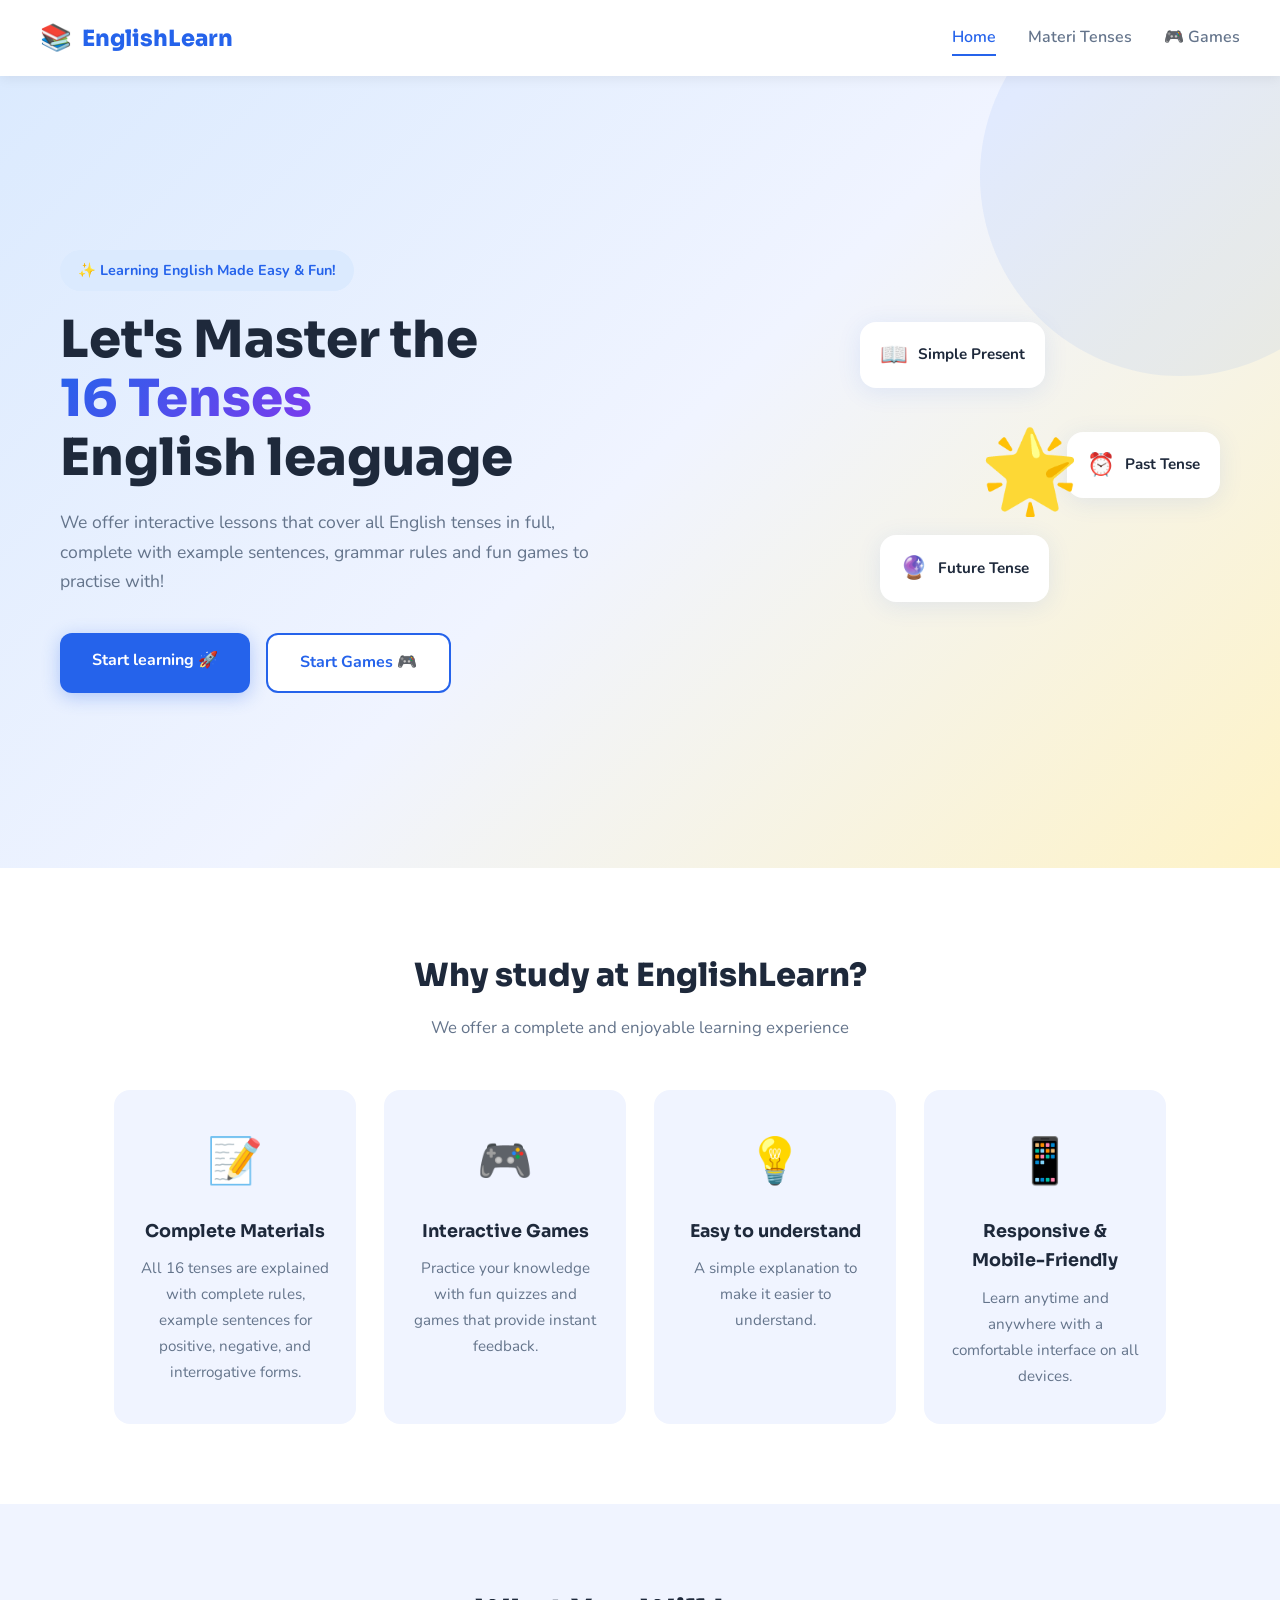
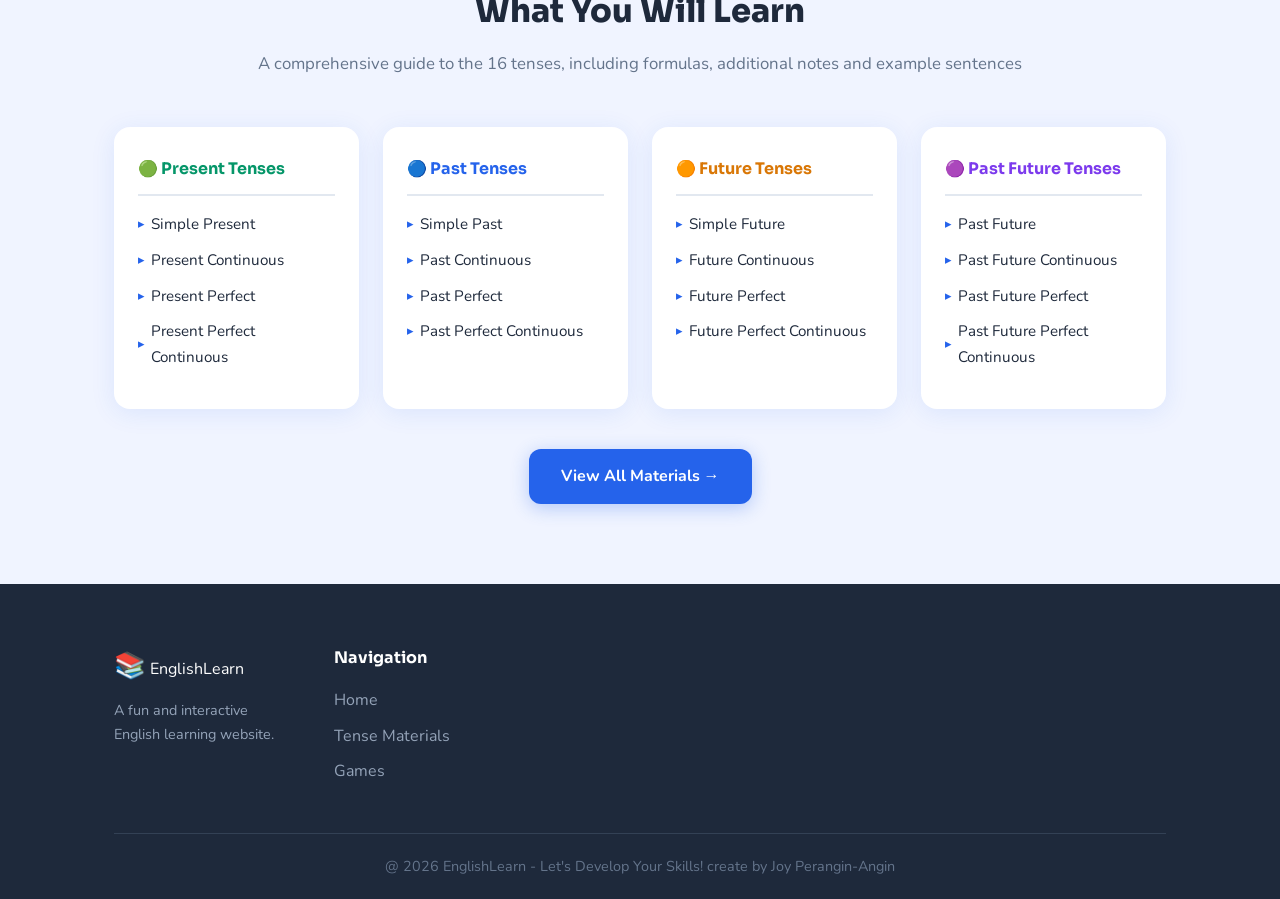
==== index.html @ 2b7020f6 "first commit" ====
<!DOCTYPE html>
<html lang="id">
  <head>
    <meta charset="UTF-8" />
    <meta name="viewport" content="width=device-width, initial-scale=1.0" />
    <title>EnglishLearn – Belajar Tenses Bahasa Inggris</title>

    <!-- Google Fonts: Sora untuk judul, Nunito untuk teks isi -->
    <link
      href="https://fonts.googleapis.com/css2?family=Sora:wght@400;600;700;800&family=Nunito:wght@400;500;600;700&display=swap"
      rel="stylesheet" />

    <!-- File CSS utama -->
    <link rel="stylesheet" href="css/style.css" />
  </head>
  <body>

    <!-- ===== NAVBAR ===== -->
    <nav class="navbar">
      <div class="nav-brand">
        <span class="logo-icon">📚</span>
        <span class="logo-text">EnglishLearn</span>
      </div>
      <ul class="nav-links">
        <li><a href="index.html" class="active">Home</a></li>
        <li><a href="pages/tenses.html">Materi Tenses</a></li>
        <li><a href="games/game.html">🎮 Games</a></li>
      </ul>
      <!-- Tombol hamburger untuk tampilan mobile -->
      <button class="hamburger" onclick="toggleMenu()">☰</button>
    </nav>

    <!-- ===== HERO SECTION ===== -->
    <section class="hero">
      <div class="hero-content">
        <div class="hero-badge">✨ Learning English Made Easy & Fun!</div>
        <h1 class="hero-title">
          Let's Master the <br><span class="highlight">16
            Tenses</span><br />English leaguage
        </h1>
        <p class="hero-subtitle">
          We offer interactive lessons that cover all English tenses in full,
          complete with example sentences, grammar rules and fun games to
          practise with!
        </p>
        <div class="hero-buttons">
          <a href="pages/tenses.html" class="btn btn-primary">Start learning
            🚀</a>
          <a href="games/game.html" class="btn btn-secondary">Start Games 🎮</a>
        </div>
      </div>
      <!-- Karakter ilustrasi sederhana -->
      <div class="hero-illustration">
        <div class="floating-card card1">
          <span class="card-icon">📖</span>
          <span>Simple Present</span>
        </div>
        <div class="floating-card card2">
          <span class="card-icon">⏰</span>
          <span>Past Tense</span>
        </div>
        <div class="floating-card card3">
          <span class="card-icon">🔮</span>
          <span>Future Tense</span>
        </div>
        <div class="big-emoji">🌟</div>
      </div>
    </section>

    <!-- ===== FITUR WEBSITE ===== -->
    <section class="features">
      <div class="container">
        <h2 class="section-title">Why study at EnglishLearn?</h2>
        <p class="section-subtitle">We offer a complete and enjoyable learning
          experience</p>
        <div class="features-grid">

          <!-- Kartu fitur 1 -->
          <div class="feature-card">
            <div class="feature-icon">📝</div>
            <h3>Complete Materials</h3>
            <p>All 16 tenses are explained with complete rules, example
              sentences
              for positive, negative, and interrogative forms.</p>
          </div>

          <!-- Kartu fitur 2 -->
          <div class="feature-card">
            <div class="feature-icon">🎮</div>
            <h3>Interactive Games</h3>
            <p>Practice your knowledge with fun quizzes and games that provide
              instant feedback.</p>
          </div>

          <!-- Kartu fitur 3 -->
          <div class="feature-card">
            <div class="feature-icon">💡</div>
            <h3>Easy to understand</h3>
            <p>A simple explanation to make it easier to understand.</p>
          </div>

          <!-- Kartu fitur 4 -->
          <div class="feature-card">
            <div class="feature-icon">📱</div>
            <h3>Responsive & Mobile-Friendly</h3>
            <p>Learn anytime and anywhere with a comfortable interface
              on all devices.</p>
          </div>

        </div>
      </section>

      <!-- ===== DAFTAR TENSES (PREVIEW) ===== -->
      <section class="tenses-preview">
        <div class="container">
          <h2 class="section-title">What You Will Learn</h2>
          <p class="section-subtitle">A comprehensive guide to the 16 tenses,
            including formulas, additional notes and example sentences</p>
          <div class="tenses-grid">

            <!-- Kelompok 1: Present Tenses -->
            <div class="tense-group">
              <h3 class="group-title present">🟢 Present Tenses</h3>
              <ul>
                <li><a href="pages/tenses.html#simple-present">Simple
                    Present</a></li>
                <li><a href="pages/tenses.html#present-continuous">Present
                    Continuous</a></li>
                <li><a href="pages/tenses.html#present-perfect">Present
                    Perfect</a></li>
                <li><a
                    href="pages/tenses.html#present-perfect-continuous">Present
                    Perfect Continuous</a></li>
              </ul>
            </div>

            <!-- Kelompok 2: Past Tenses -->
            <div class="tense-group">
              <h3 class="group-title past">🔵 Past Tenses</h3>
              <ul>
                <li><a href="pages/tenses.html#simple-past">Simple Past</a></li>
                <li><a href="pages/tenses.html#past-continuous">Past
                    Continuous</a></li>
                <li><a href="pages/tenses.html#past-perfect">Past
                    Perfect</a></li>
                <li><a href="pages/tenses.html#past-perfect-continuous">Past
                    Perfect Continuous</a></li>
              </ul>
            </div>

            <!-- Kelompok 3: Future Tenses -->
            <div class="tense-group">
              <h3 class="group-title future">🟠 Future Tenses</h3>
              <ul>
                <li><a href="pages/tenses.html#simple-future">Simple
                    Future</a></li>
                <li><a href="pages/tenses.html#future-continuous">Future
                    Continuous</a></li>
                <li><a href="pages/tenses.html#future-perfect">Future
                    Perfect</a></li>
                <li><a href="pages/tenses.html#future-perfect-continuous">Future
                    Perfect Continuous</a></li>
              </ul>
            </div>

            <!-- Kelompok 4: Past Future Tenses -->
            <div class="tense-group">
              <h3 class="group-title past-future">🟣 Past Future Tenses</h3>
              <ul>
                <li><a href="pages/tenses.html#past-future">Past Future</a></li>
                <li><a href="pages/tenses.html#past-future-continuous">Past
                    Future Continuous</a></li>
                <li><a href="pages/tenses.html#past-future-perfect">Past Future
                    Perfect</a></li>
                <li><a
                    href="pages/tenses.html#past-future-perfect-continuous">Past
                    Future Perfect Continuous</a></li>
              </ul>
            </div>

          </div>
          <div class="center-btn">
            <a href="pages/tenses.html" class="btn btn-primary">View All Materials →</a>
          </div>
        </div>
      </section>

      <!-- ===== FOOTER ===== -->
      <footer class="footer">
        <div class="container">
          <div class="footer-content">
            <div class="footer-brand">
              <span class="logo-icon">📚</span>
              <span class="logo-text">EnglishLearn</span>
              <p>A fun and interactive <br> English learning website.</p>
            </div>
            <div class="footer-links">
              <h4>Navigation</h4>
              <ul>
                <li><a href="index.html">Home</a></li>
                <li><a href="pages/tenses.html">Tense Materials</a></li>
                <li><a href="games/game.html">Games</a></li>
              </ul>
            </div>
          </div>
          <div class="footer-bottom">
            <p>@ 2026 EnglishLearn - Let's Develop Your Skills! create by Joy Perangin-Angin</p>
          </div>
        </div>
      </footer>

      <!-- File JavaScript utama -->
      <script src="js/main.js"></script>
    </body>
  </html>
---- css/style.css ----
/* ============================================================
   style.css — CSS Utama untuk Website EnglishZone
   
   Cara kerja CSS ini:
   - Kita pakai "CSS Variables" (--nama-variabel) di :root agar
     warna dan ukuran bisa diubah dari satu tempat saja.
   - Setiap bagian diberi komentar agar mudah dicari.
   ============================================================ */

/* ---- VARIABEL GLOBAL (Palet Warna & Ukuran) ---- */
:root {
  --primary:       #2563eb;   /* Biru utama */
  --primary-dark:  #1d4ed8;   /* Biru gelap untuk hover */
  --secondary:     #f59e0b;   /* Kuning/oranye aksen */
  --success:       #10b981;   /* Hijau */
  --danger:        #ef4444;   /* Merah */
  --bg:            #f0f4ff;   /* Latar belakang halaman */
  --bg-card:       #ffffff;   /* Warna kartu */
  --text:          #1e293b;   /* Teks gelap */
  --text-muted:    #64748b;   /* Teks abu-abu */
  --border:        #e2e8f0;   /* Warna garis border */
  --shadow:        0 4px 24px rgba(37,99,235,0.10);
  --radius:        16px;
  --font-head:     'Sora', sans-serif;
  --font-body:     'Nunito', sans-serif;
}

/* ---- RESET & BASE ---- */
*, *::before, *::after {
  box-sizing: border-box;
  margin: 0;
  padding: 0;
}

html { scroll-behavior: smooth; }  /* Scroll halus saat klik link anchor */

body {
  font-family: var(--font-body);
  background: var(--bg);
  color: var(--text);
  line-height: 1.7;
  overflow-x: hidden;
}

a {
  color: var(--primary);
  text-decoration: none;
  transition: color 0.2s;
}
a:hover { color: var(--primary-dark); }

/* ---- CONTAINER: pembungkus konten agar tidak terlalu lebar ---- */
.container {
  max-width: 1100px;
  margin: 0 auto;
  padding: 0 24px;
}

/* ============================================================
   NAVBAR
   ============================================================ */
.navbar {
  display: flex;
  align-items: center;
  justify-content: space-between;
  padding: 16px 40px;
  background: #fff;
  box-shadow: 0 2px 12px rgba(0,0,0,0.07);
  position: sticky;      /* Navbar tetap di atas saat scroll */
  top: 0;
  z-index: 100;
}

.nav-brand {
  display: flex;
  align-items: center;
  gap: 10px;
  font-family: var(--font-head);
  font-size: 1.4rem;
  font-weight: 800;
  color: var(--primary);
}

.logo-icon { font-size: 1.6rem; }

/* Daftar link navigasi */
.nav-links {
  list-style: none;
  display: flex;
  gap: 32px;
}

.nav-links a {
  font-weight: 600;
  color: var(--text-muted);
  padding: 6px 0;
  border-bottom: 2px solid transparent;
  transition: all 0.2s;
}

/* Link yang sedang aktif / di-hover */
.nav-links a:hover,
.nav-links a.active {
  color: var(--primary);
  border-bottom-color: var(--primary);
}

/* Tombol hamburger (hanya muncul di layar kecil / mobile) */
.hamburger {
  display: none;
  background: none;
  border: none;
  font-size: 1.6rem;
  cursor: pointer;
  color: var(--primary);
}

/* ============================================================
   HERO SECTION
   ============================================================ */
.hero {
  min-height: 88vh;
  display: flex;
  align-items: center;
  justify-content: space-between;
  gap: 40px;
  padding: 80px 60px;
  background: linear-gradient(135deg, #dbeafe 0%, #f0f4ff 50%, #fef3c7 100%);
  position: relative;
  overflow: hidden;
}

/* Lingkaran dekoratif di background */
.hero::before {
  content: '';
  position: absolute;
  width: 400px; height: 400px;
  border-radius: 50%;
  background: rgba(37,99,235,0.07);
  top: -100px; right: -100px;
}

.hero-content {
  max-width: 560px;
  z-index: 1;
}

/* Badge kecil di atas judul */
.hero-badge {
  display: inline-block;
  background: #dbeafe;
  color: var(--primary);
  padding: 8px 18px;
  border-radius: 99px;
  font-size: 0.9rem;
  font-weight: 700;
  margin-bottom: 20px;
}

.hero-title {
  font-family: var(--font-head);
  font-size: 3.2rem;
  font-weight: 800;
  line-height: 1.15;
  margin-bottom: 20px;
  color: var(--text);
}

/* Kata yang diberi warna berbeda */
.hero-title .highlight {
  color: var(--primary);
  background: linear-gradient(135deg, #2563eb, #7c3aed);
  -webkit-background-clip: text;
  -webkit-text-fill-color: transparent;
}

.hero-subtitle {
  font-size: 1.1rem;
  color: var(--text-muted);
  margin-bottom: 36px;
}

/* Kelompok tombol CTA */
.hero-buttons {
  display: flex;
  gap: 16px;
  flex-wrap: wrap;
}

/* ---- TOMBOL ---- */
.btn {
  display: inline-block;
  padding: 14px 32px;
  border-radius: 12px;
  font-weight: 700;
  font-size: 1rem;
  cursor: pointer;
  transition: all 0.2s;
  border: none;
  text-align: center;
}

.btn-primary {
  background: var(--primary);
  color: #fff;
  box-shadow: 0 4px 18px rgba(37,99,235,0.30);
}
.btn-primary:hover {
  background: var(--primary-dark);
  color: #fff;
  transform: translateY(-2px);
  box-shadow: 0 6px 24px rgba(37,99,235,0.40);
}

.btn-secondary {
  background: #fff;
  color: var(--primary);
  border: 2px solid var(--primary);
}
.btn-secondary:hover {
  background: var(--primary);
  color: #fff;
  transform: translateY(-2px);
}

/* ---- ILUSTRASI HERO (kartu mengambang) ---- */
.hero-illustration {
  position: relative;
  width: 380px;
  height: 340px;
  flex-shrink: 0;
}

/* Kartu-kartu kecil yang terlihat mengambang */
.floating-card {
  position: absolute;
  background: #fff;
  border-radius: 16px;
  padding: 14px 20px;
  display: flex;
  align-items: center;
  gap: 10px;
  font-weight: 700;
  font-size: 0.95rem;
  box-shadow: var(--shadow);
  animation: float 3s ease-in-out infinite;
}

/* Posisi masing-masing kartu */
.card1 { top: 20px; left: 20px; animation-delay: 0s; }
.card2 { top: 130px; right: 0; animation-delay: 0.8s; }
.card3 { bottom: 40px; left: 40px; animation-delay: 1.5s; }

.card-icon { font-size: 1.4rem; }

/* Emoji besar di tengah ilustrasi */
.big-emoji {
  position: absolute;
  font-size: 5rem;
  top: 50%; left: 50%;
  transform: translate(-50%, -50%);
  animation: spin-slow 8s linear infinite;
}

/* Animasi mengambang naik-turun */
@keyframes float {
  0%, 100% { transform: translateY(0); }
  50%       { transform: translateY(-12px); }
}

/* Animasi berputar pelan */
@keyframes spin-slow {
  from { transform: translate(-50%, -50%) rotate(0deg); }
  to   { transform: translate(-50%, -50%) rotate(360deg); }
}

/* ============================================================
   SECTION HEADING (dipakai berulang)
   ============================================================ */
.section-title {
  font-family: var(--font-head);
  font-size: 2rem;
  font-weight: 800;
  text-align: center;
  margin-bottom: 12px;
  color: var(--text);
}

.section-subtitle {
  text-align: center;
  color: var(--text-muted);
  margin-bottom: 48px;
  font-size: 1.05rem;
}

/* ============================================================
   FEATURES SECTION
   ============================================================ */
.features {
  padding: 80px 0;
  background: #fff;
}

/* Grid 4 kolom untuk kartu fitur */
.features-grid {
  display: grid;
  grid-template-columns: repeat(auto-fit, minmax(220px, 1fr));
  gap: 28px;
}

.feature-card {
  background: var(--bg);
  border-radius: var(--radius);
  padding: 32px 24px;
  text-align: center;
  border: 2px solid transparent;
  transition: all 0.25s;
  cursor: default;
}

.feature-card:hover {
  border-color: var(--primary);
  transform: translateY(-4px);
  box-shadow: var(--shadow);
}

.feature-icon {
  font-size: 2.8rem;
  margin-bottom: 16px;
}

.feature-card h3 {
  font-family: var(--font-head);
  font-size: 1.1rem;
  margin-bottom: 10px;
}

.feature-card p { color: var(--text-muted); font-size: 0.95rem; }

/* ============================================================
   TENSES PREVIEW SECTION
   ============================================================ */
.tenses-preview {
  padding: 80px 0;
  background: var(--bg);
}

.tenses-grid {
  display: grid;
  grid-template-columns: repeat(auto-fit, minmax(230px, 1fr));
  gap: 24px;
  margin-bottom: 40px;
}

.tense-group {
  background: #fff;
  border-radius: var(--radius);
  padding: 28px 24px;
  box-shadow: var(--shadow);
}

.group-title {
  font-family: var(--font-head);
  font-size: 1rem;
  font-weight: 700;
  margin-bottom: 16px;
  padding-bottom: 12px;
  border-bottom: 2px solid var(--border);
}

/* Warna berbeda untuk setiap kelompok tenses */
.group-title.present { color: #059669; }
.group-title.past    { color: #2563eb; }
.group-title.future  { color: #d97706; }
.group-title.past-future { color: #7c3aed; }

.tense-group ul {
  list-style: none;
}

.tense-group ul li {
  margin-bottom: 10px;
}

.tense-group ul li a {
  color: var(--text);
  font-size: 0.95rem;
  display: flex;
  align-items: center;
  gap: 6px;
  transition: all 0.2s;
}

.tense-group ul li a::before {
  content: '▸';
  color: var(--primary);
  font-size: 0.8rem;
}

.tense-group ul li a:hover {
  color: var(--primary);
  padding-left: 6px;
}

/* Tombol di tengah */
.center-btn { text-align: center; }

/* ============================================================
   FOOTER
   ============================================================ */
.footer {
  background: var(--text);
  color: #cbd5e1;
  padding: 60px 0 0;
}

.footer-content {
  display: flex;
  gap: 60px;
  flex-wrap: wrap;
  margin-bottom: 40px;
}

.footer-brand .logo-text { color: #fff; }
.footer-brand p {
  color: #94a3b8;
  margin-top: 10px;
  max-width: 260px;
  font-size: 0.9rem;
}

.footer-links h4 {
  color: #fff;
  font-family: var(--font-head);
  margin-bottom: 16px;
}

.footer-links ul { list-style: none; }
.footer-links ul li { margin-bottom: 8px; }
.footer-links ul li a {
  color: #94a3b8;
  transition: color 0.2s;
}
.footer-links ul li a:hover { color: #fff; }

.footer-bottom {
  border-top: 1px solid #334155;
  padding: 20px 0;
  text-align: center;
  font-size: 0.9rem;
  color: #64748b;
}

/* ============================================================
   RESPONSIVE (Tampilan Mobile)
   ============================================================ */
@media (max-width: 768px) {

  /* Navbar di mobile: sembunyikan link, tampilkan hamburger */
  .nav-links {
    display: none;
    flex-direction: column;
    position: absolute;
    top: 70px; left: 0; right: 0;
    background: #fff;
    padding: 20px 40px;
    gap: 16px;
    box-shadow: 0 8px 24px rgba(0,0,0,0.1);
  }
  .nav-links.open { display: flex; }
  .hamburger { display: block; }

  /* Hero di mobile: tumpuk vertikal */
  .hero {
    flex-direction: column;
    padding: 60px 24px;
    text-align: center;
  }
  .hero-title { font-size: 2.2rem; }
  .hero-buttons { justify-content: center; }
  .hero-illustration { display: none; } /* Sembunyikan ilustrasi di mobile */

  .navbar { padding: 16px 24px; }
}

/* ============================================================
   UTILITY CLASSES (kelas pembantu)
   ============================================================ */
.text-center { text-align: center; }
.mt-20 { margin-top: 20px; }
.mb-20 { margin-bottom: 20px; }
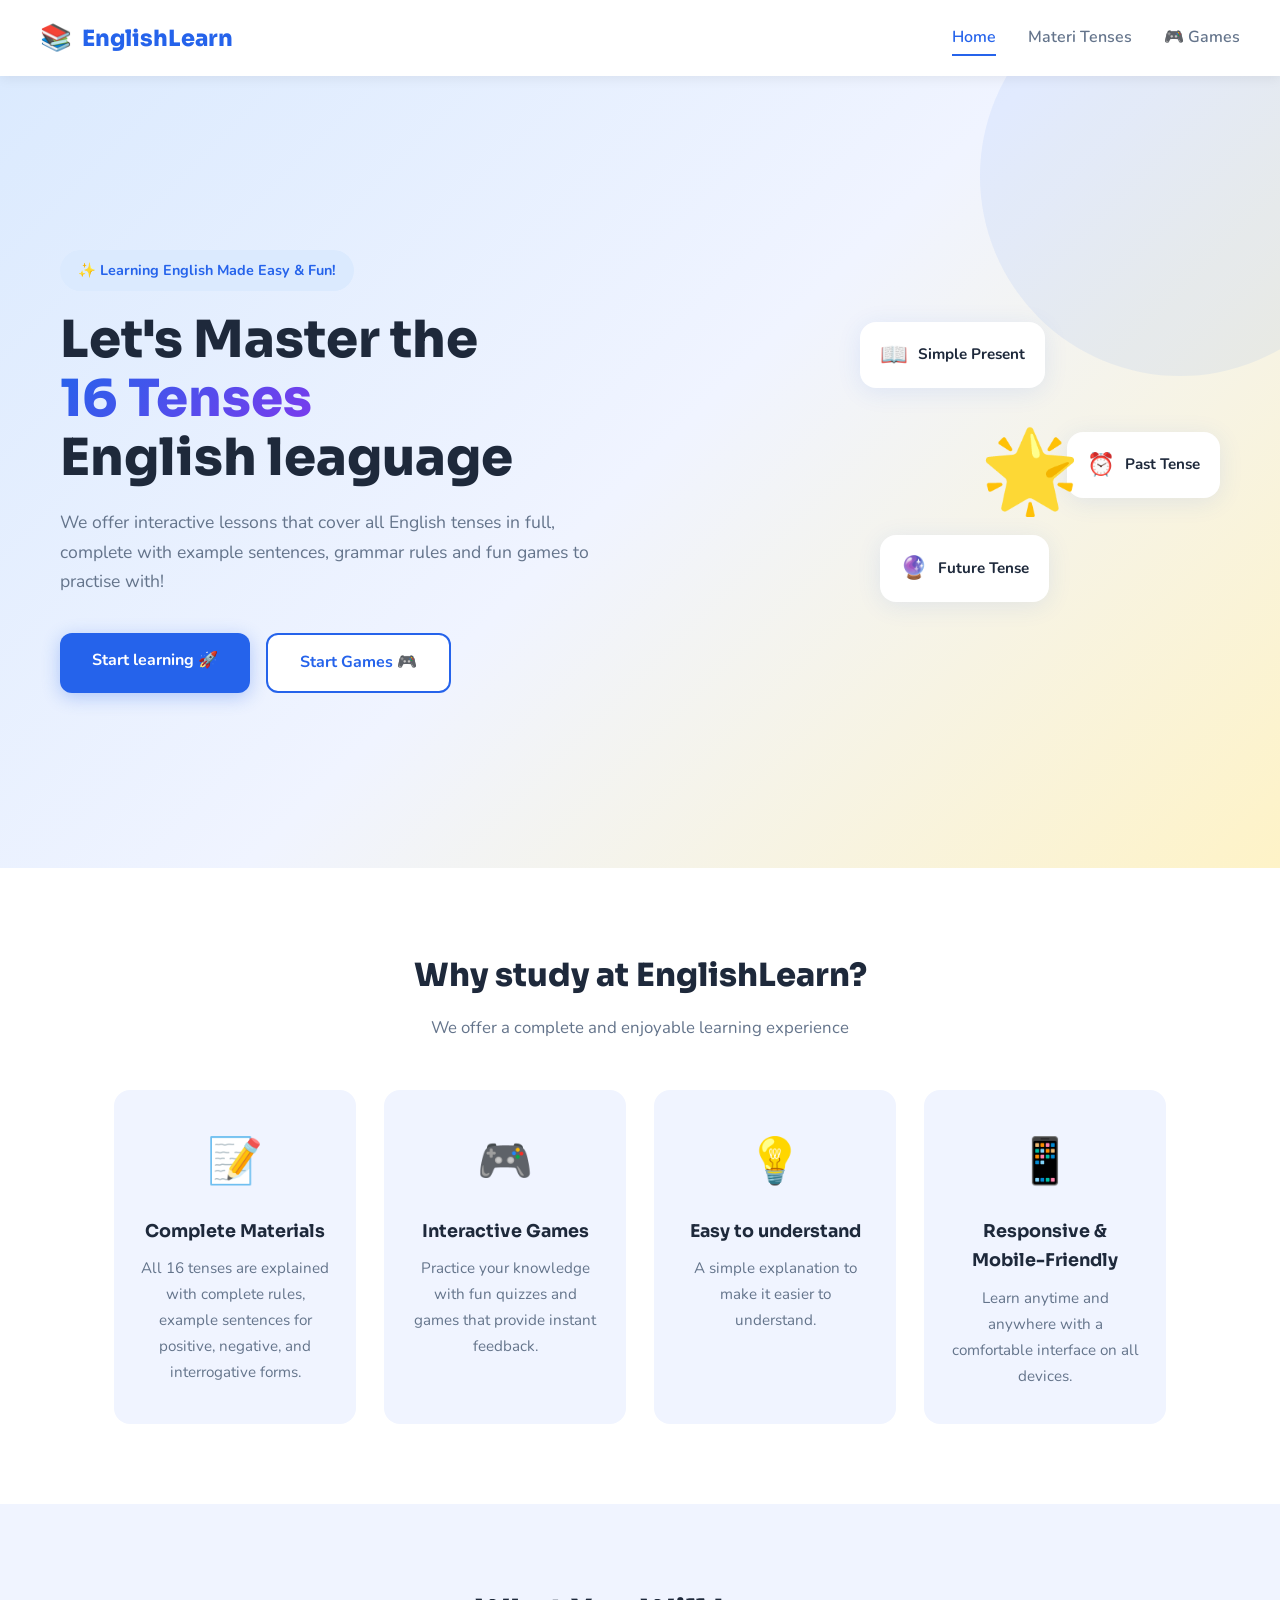
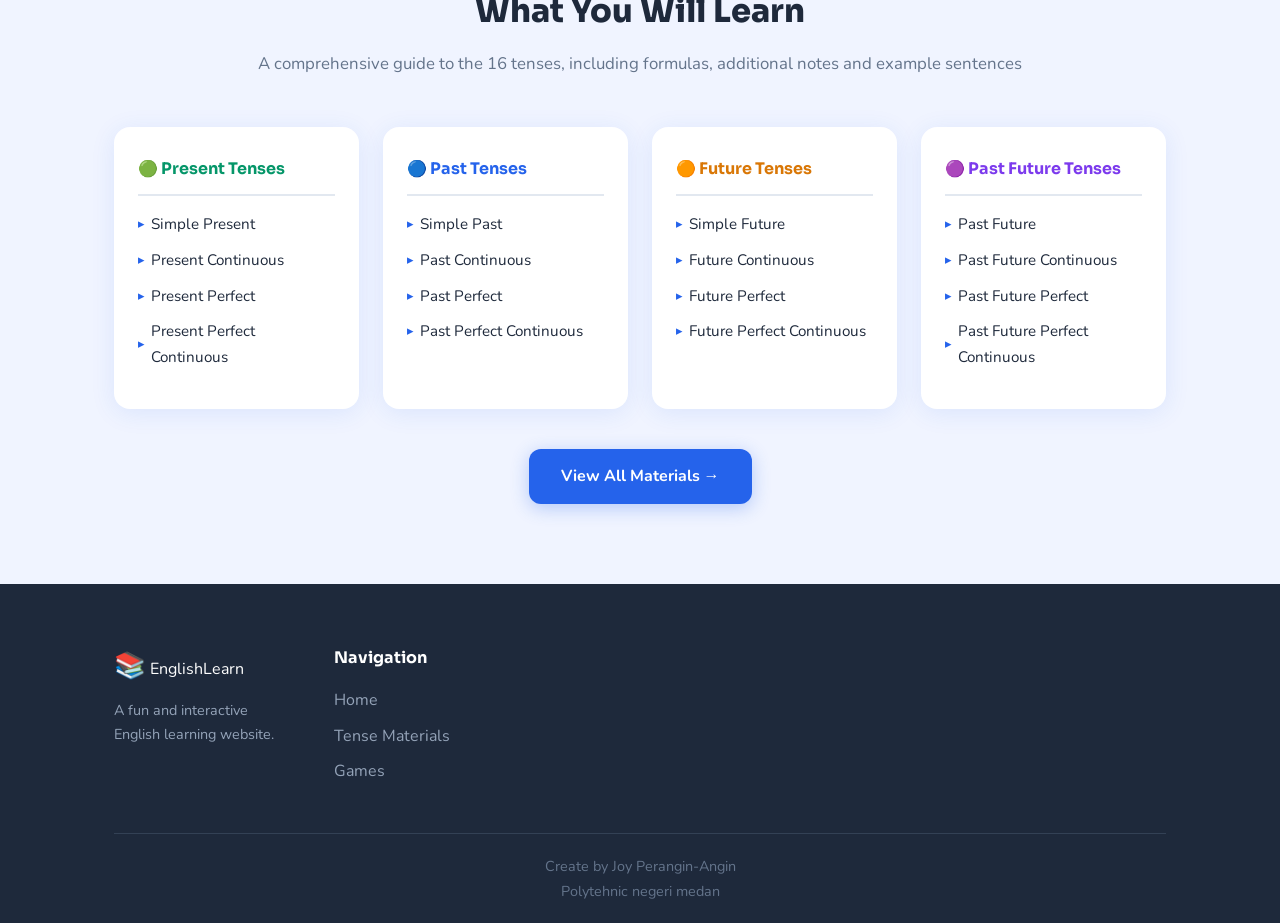
==== commit b8614235: "Fix title format and update footer information Updated footer content and title formatting." ====
--- a/index.html
+++ b/index.html
@@ -3,7 +3,7 @@
   <head>
     <meta charset="UTF-8" />
     <meta name="viewport" content="width=device-width, initial-scale=1.0" />
-    <title>EnglishLearn – Belajar Tenses Bahasa Inggris</title>
+    <title>EnglishLearn - Belajar Tenses Bahasa Inggris</title>
 
     <!-- Google Fonts: Sora untuk judul, Nunito untuk teks isi -->
     <link
@@ -189,11 +189,13 @@
       <footer class="footer">
         <div class="container">
           <div class="footer-content">
+
             <div class="footer-brand">
               <span class="logo-icon">📚</span>
               <span class="logo-text">EnglishLearn</span>
               <p>A fun and interactive <br> English learning website.</p>
             </div>
+
             <div class="footer-links">
               <h4>Navigation</h4>
               <ul>
@@ -202,9 +204,14 @@
                 <li><a href="games/game.html">Games</a></li>
               </ul>
             </div>
+
           </div>
           <div class="footer-bottom">
-            <p>@ 2026 EnglishLearn - Let's Develop Your Skills! create by Joy Perangin-Angin</p>
+            <p>Create by Joy Perangin-Angin </p>
+            <p> Polytehnic negeri medan</p>
+          </div>
+          <div class="footer-bottom-identitas">
+            
           </div>
         </div>
       </footer>
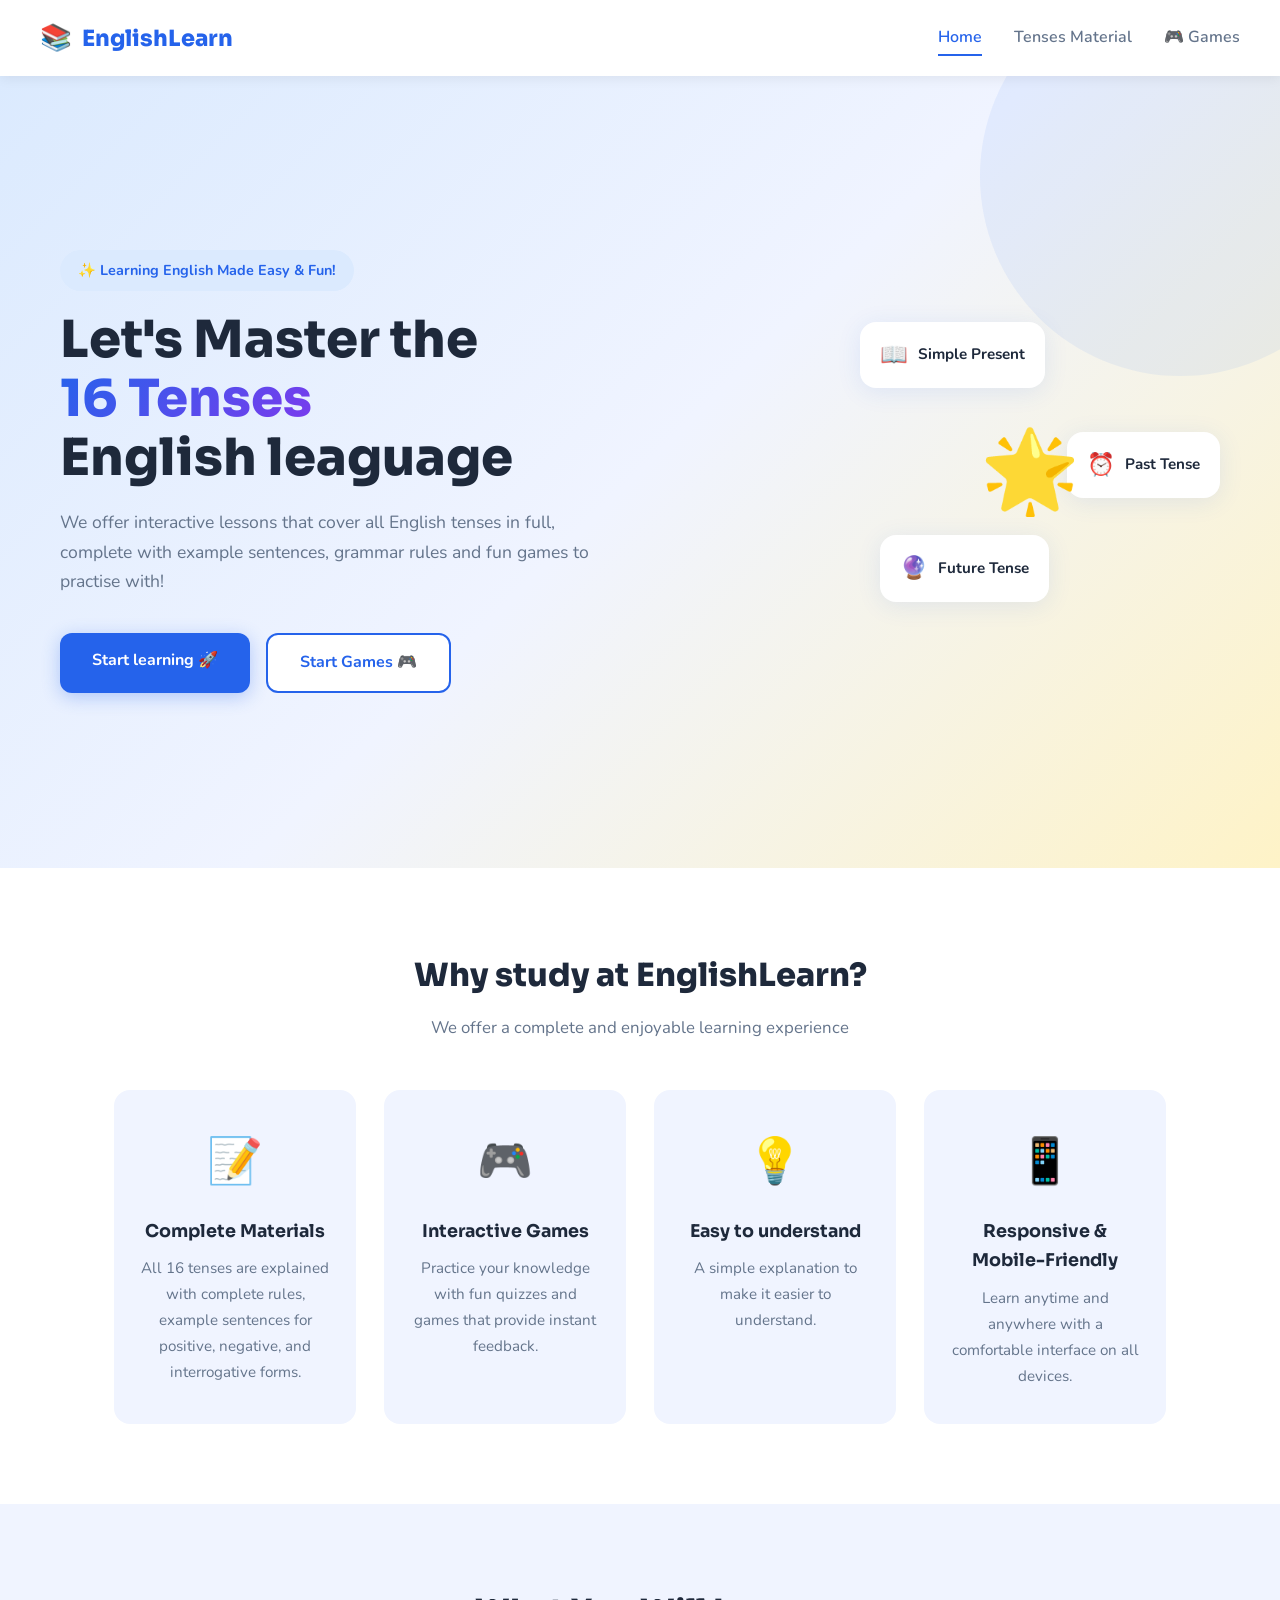
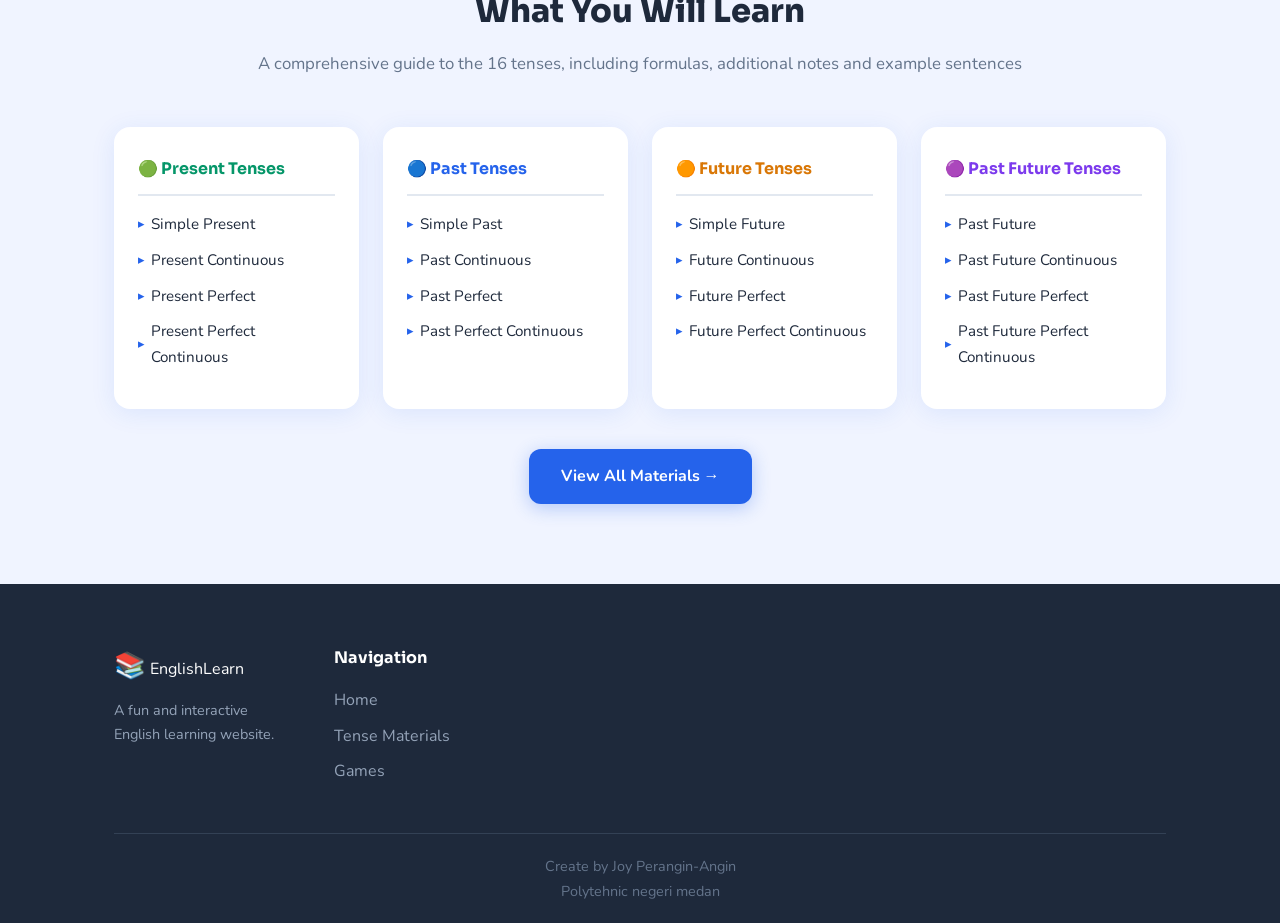
==== commit 1e89b20e: "Update index.html" ====
--- a/index.html
+++ b/index.html
@@ -3,7 +3,7 @@
   <head>
     <meta charset="UTF-8" />
     <meta name="viewport" content="width=device-width, initial-scale=1.0" />
-    <title>EnglishLearn - Belajar Tenses Bahasa Inggris</title>
+    <title>EnglishLearn - Learn the Tenses in English</title>
 
     <!-- Google Fonts: Sora untuk judul, Nunito untuk teks isi -->
     <link
@@ -23,7 +23,7 @@
       </div>
       <ul class="nav-links">
         <li><a href="index.html" class="active">Home</a></li>
-        <li><a href="pages/tenses.html">Materi Tenses</a></li>
+        <li><a href="pages/tenses.html">Tenses Material</a></li>
         <li><a href="games/game.html">🎮 Games</a></li>
       </ul>
       <!-- Tombol hamburger untuk tampilan mobile -->
--- a/css/style.css
+++ b/css/style.css
@@ -439,7 +439,7 @@
 .footer-links ul li { margin-bottom: 8px; }
 .footer-links ul li a {
   color: #94a3b8;
-  transition: color 0.2s;
+  transition: color 0.4s;
 }
 .footer-links ul li a:hover { color: #fff; }
 
